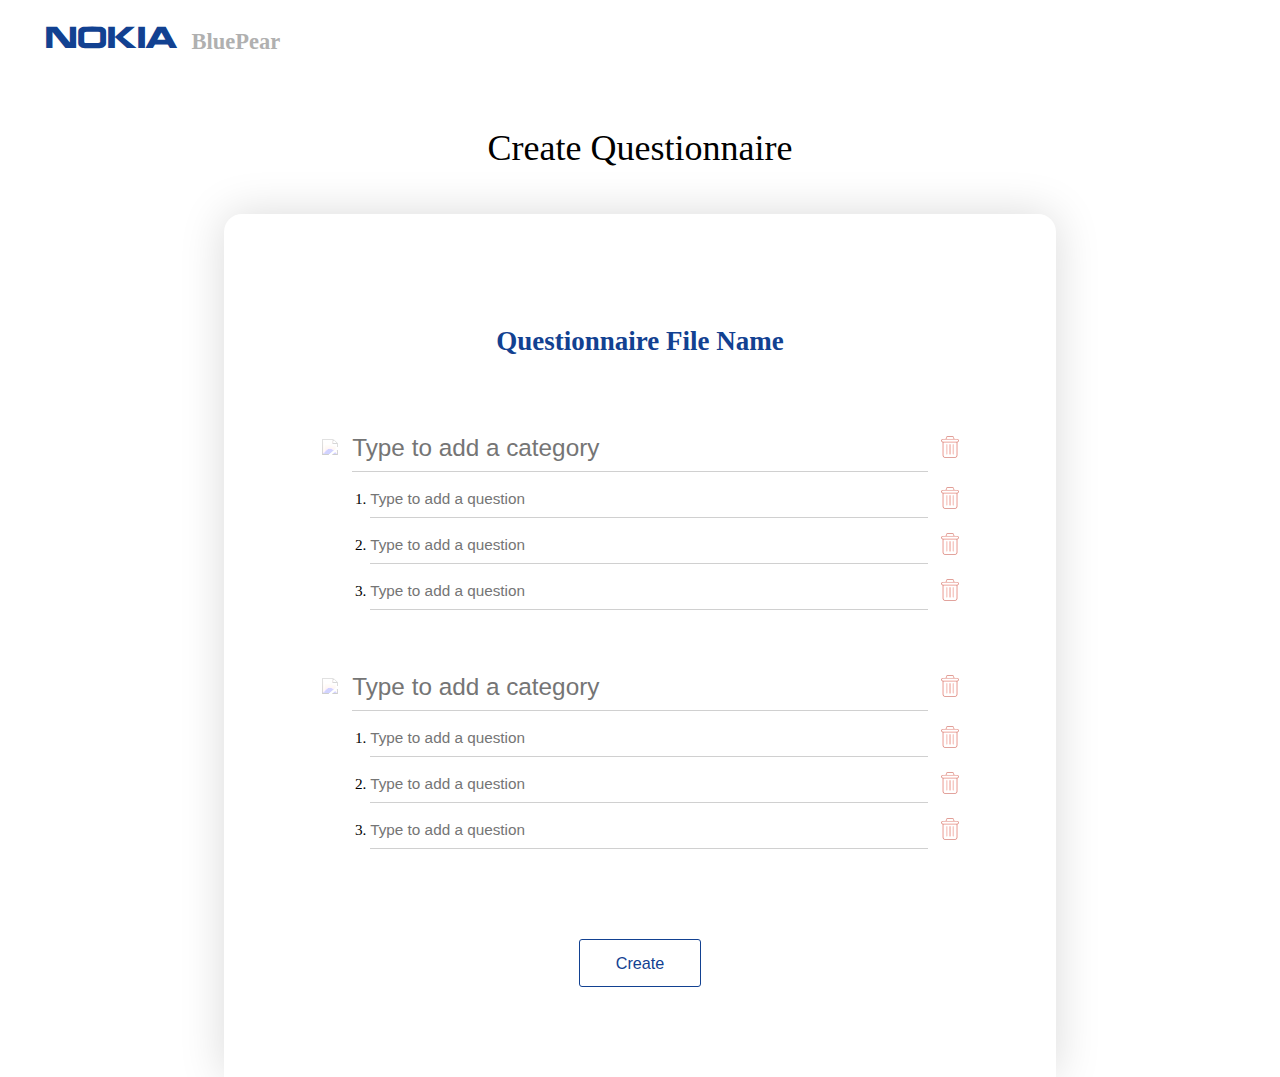
==== BluePear/html/Create.html @ 49eaefaa "finished create questionaire layout" ====
<!DOCTYPE html>
<html>
    <head>
        <link rel="stylesheet" type="text/css" href="../css/create.css">
        <link rel="stylesheet" type="text/css" href="../css/common.css">
        <link rel="stylesheet" type="text/css" href="../css/animations.css">
        <link rel="stylesheet" type="text/css" href="../css/nav.css">
    </head>
    <body>
        <nav>
            <a href="home.html">
                <h1 id="logo">NOKIA</h1>
                <h2 id="sublogo">BluePear</h2><br/>
            </a>
        </nav>
        <div id="content">
            <h1 class="headline">Create Questionnaire</h1>
            <div class="wrapper">
            <div id="titlebar">
                <h2 id="cardTitle">Questionnaire File Name</h2>
            </div>
                <div id="form">
                    <div class="set">
                        <span class="categoryContainer">
                            <label class="expandable"><img src="../images/down-arrow.png"/></label>
                            <input class="category" type="text" placeholder="Type to add a category">
                            <label class="delete"><img src="../images/delete-hover.png"/></label>
                        </span>
                        <span class="questionContainer">
                            <ol class="questionList">
                                <li>
                                    <span>
                                        <input class="question" type="text" placeholder="Type to add a question">
                                        <label class="delete"><img src="../images/delete-hover.png"/></label>
                                    </span>
                                </li>
                                <li>
                                    <span>
                                        <input class="question" type="text" placeholder="Type to add a question">
                                        <label class="delete"><img src="../images/delete-hover.png"/></label>
                                    </span>
                                </li>
                                <li>
                                    <span>
                                        <input class="question" type="text" placeholder="Type to add a question">
                                        <label class="delete"><img src="../images/delete-hover.png"/></label>
                                    </span>
                                </li>
                            </ol>
                        </span>
                    </div>
                    <div class="set">
                        <span class="categoryContainer">
                            <label class="expandable"><img src="../images/down-arrow.png"/></label>
                            <input class="category" type="text" placeholder="Type to add a category">
                            <label class="delete"><img src="../images/delete-hover.png"/></label>
                        </span>
                        <span class="questionContainer">
                            <ol class="questionList">
                                <li>
                                    <span>
                                        <input class="question" type="text" placeholder="Type to add a question">
                                        <label class="delete"><img src="../images/delete-hover.png"/></label>
                                    </span>
                                </li>
                                <li>
                                    <span>
                                        <input class="question" type="text" placeholder="Type to add a question">
                                        <label class="delete"><img src="../images/delete-hover.png"/></label>
                                    </span>
                                </li>
                                <li>
                                    <span>
                                        <input class="question" type="text" placeholder="Type to add a question">
                                        <label class="delete"><img src="../images/delete-hover.png"/></label>
                                    </span>
                                </li>
                            </ol>
                        </span>
                    </div>
                    <input type="submit" value="Create">
                </div>
            </div>
        </div>
    </body>
</html>
---- BluePear/css/create.css ----
body{
}
    
.headline{
    margin:auto;
    color: #000000;
    font-size: 4vh;
}

#content{
    text-align: center;
    width: 65%;
    margin:  5vh auto auto auto;
}

.wrapper{
    margin:  5vh auto auto auto;
    display: inline-block;
    background-color: #ffffff;
    border-radius: 2vh 2vh 0vh 0vh;
    box-shadow: 0vh 0vh 5vh rgb(0,0,0,0.15);
    padding: 10vh 0vh 10vh 0vh;
    opacity: 1;
    width: 100%;
    height: 100%;
}

#titlebar{
    margin: 0vh auto 5vh auto;
    width: 80%;
    height: 5vh;
}

#cardTitle {
    font-size: 3vh;
    text-align: center;
    color: #124191;
}

#form{
    margin: 0 auto;
    text-align: left;
    width: 80%;
    overflow: hidden;
}

.set{
    padding-bottom: 5vh;
}

.set label{
    display: table-cell;
    vertical-align: middle;
    text-align: center;
    padding: 1vh 1vh 0vh 1vh;
    width: 3vh;
    height: 1vh;
    background: none;
    border: none;
    outline: none;
    cursor: pointer;
    filter: brightness(120%);
}

.set label > img{
    width: 2vh;
    height: auto;
    opacity: 0.5;
    transition: 0.3s;
    filter: hue-rotate(140deg);
}

.set label:hover > img{
    opacity: 1;
}

input[type="text"] {
    line-height: 2vh;
    width: 100%;
    padding: 2vh 0vh 1vh 0vh;
    display: block;
    background-color: transparent;
    border: none;
    border-bottom: 0.2vh solid #d0d0d0;
    outline: none;
    transition: 0.3s;
}

input[type="text"]:hover {
    border-bottom: 0.2vh solid #a0a0a0;
}

input[type="text"]:focus {
    border-bottom: 0.2vh solid #124191;
}

.categoryContainer{
    width: 100%;
    display: table;
}

.category{
    font-size: 2.7vh;
    display: table-cell;
    vertical-align: middle;
}

.questionContainer{
    width: 100%;
}

.questionList {
    margin: 0;
    padding: 0vh 0vh 0vh 7vh;
    font-size: 1.7vh;
}

.questionList li span {
    width: 100%;
    display: table;
}

.question {
    display: table-cell;
    font-size: 1.7vh;
}

input[type="submit"]{
    display: block;
    margin: 5vh auto 0vh auto;
    color: #124191;
    text-decoration: none;
    background-color: transparent;
    border: 1.5px solid #124191;
    border-radius: 3px;
    outline: none;
    transition: 0.3s;
    padding: 1.5vh 4vh 1.5vh 4vh;
    font-size: 1.8vh;
    cursor: pointer;
}

input[type="submit"]:hover{
    color: #ffffff;
    background-color: #124191;
}
---- BluePear/css/common.css ----
@font-face{
    font-family: NokiaPureHeadline_UltraLight;
    src: url('../fonts/NokiaPureHeadline_UltraLight.ttf');
}

@font-face{
    font-family: NokiaPureText-Light;
    src: url('../fonts/NokiaPureText-Light.ttf');
}

@font-face{
    font-family: NokiaPureText-Regular;
    src: url('../fonts/NokiaPureText-Regular.ttf');
}

html{
    height: 100%;
}

body{
    margin: 0;
    font-family: NokiaPureText-Light;
    background-repeat: no-repeat;
    background-size: cover;
}

button{
    padding: 1.5vh 4vh 1.5vh 4vh;
    font-family: NokiaPureText-Regular;
    font-size: 1.8vh;
    color: #124191;
    background-color: transparent;
    border: 1.5px solid #124191;
    border-radius: 3px;
    outline: none;
    transition: 0.3s;
}

button:hover{
    color: #ffffff;
    background-color: #124191;
    cursor: pointer;
}

a.button{
    padding: 1.5vh 4vh 1.5vh 4vh;
    font-family: NokiaPureText-Regular;
    font-size: 1.8vh;
    color: #124191;
    text-decoration: none;
    background-color: transparent;
    border: 1.5px solid #124191;
    border-radius: 3px;
    outline: none;
    transition: 0.3s;
    -webkit-user-select: none; /* Safari 3.1+ */
    -moz-user-select: none; /* Firefox 2+ */
    -ms-user-select: none; /* IE 10+ */
    user-select: none; /* Standard syntax */
}

a.button:hover{
    color: #ffffff;
    background-color: #124191;
    cursor: pointer;
}

.headline{
    font-family: NokiaPureHeadline_UltraLight;
    font-weight: 100;
}

.text{
    font-family: NokiaPureText-Light;
    font-weight: 100;
}
---- BluePear/css/animations.css ----
@-webkit-keyframes slideUp {
    0% {
        margin-top: 20vh;
        opacity: 0;
    }
    80% {
        margin-top: -2vh;
    }
    100% {
        margin-top: 0;
        opacity: 1;
    }
}

@keyframes slideUp {
    0% {
        margin-top: 20vh;
        opacity: 0;
    }
    80% {
        margin-top: -2vh;
    }
    100% {
        margin-top: 0;
        opacity: 1;
    }
}

@-webkit-keyframes fadeIn {
    from {
        opacity: 0;
    }
    to {
        opacity: 1;
    }
}

@keyframes fadeIn {
    from {
        opacity: 0;
    }
    to {
        opacity: 1;
    }
}
---- BluePear/css/nav.css ----
@font-face{
    font-family: Nokia;
    src: url('../fonts/NokiaKokia.ttf');
}

@font-face{
    font-family: NokiaPureText-Light;
    src: url('../fonts/NokiaPureText-Light.ttf');
}

nav{
    /*background-image: linear-gradient(175deg, #183693, #183693);*/
    background-color: #ffffff;
    padding: 3vh 5vh 3vh 5vh;
    /*box-shadow: 0vh 1vh 1.5vh rgb(0,0,0, 0.24);*/
}

#logo{
    margin: 0vh;
    color: #124191;
    font-family: Nokia;
    font-weight: 100;
    font-size: 3vh;
    float: left;
}

#sublogo{
    display: inline-block;
    margin: 0.2vh 0vh 0vh 1.5vh;
    color: #b0b0b0;
    font-family: NokiaPureText-Light;
    font-weight: 600;
    font-size: 2.5vh;
}
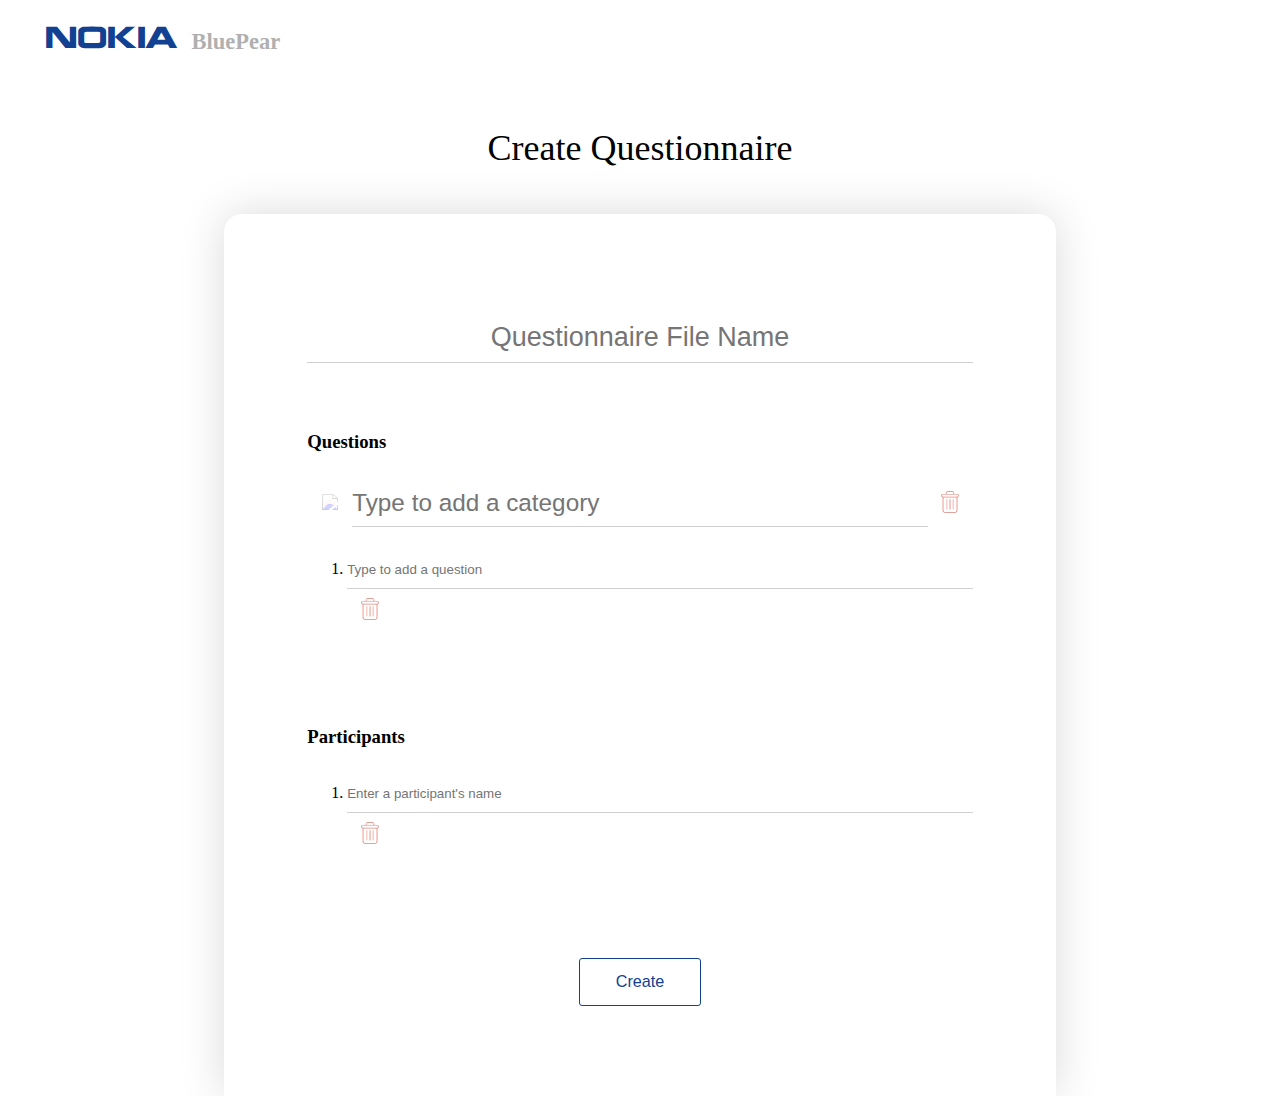
==== commit feacf725: "Merge branch 'master' of https://github.com/LostWell/PeerEvalWeb" ====
--- a/BluePear/html/Create.html
+++ b/BluePear/html/Create.html
@@ -5,10 +5,13 @@
         <link rel="stylesheet" type="text/css" href="../css/common.css">
         <link rel="stylesheet" type="text/css" href="../css/animations.css">
         <link rel="stylesheet" type="text/css" href="../css/nav.css">
+     
+        <script type="text/javascript" src="../scripts/jquery-3.4.1.js"></script>
+        <script type="text/javascript" src="../scripts/peer-eval.js"></script>
     </head>
     <body>
         <nav>
-            <a href="home.html">
+            <a href="manager.html">
                 <h1 id="logo">NOKIA</h1>
                 <h2 id="sublogo">BluePear</h2><br/>
             </a>
@@ -17,66 +20,46 @@
             <h1 class="headline">Create Questionnaire</h1>
             <div class="wrapper">
             <div id="titlebar">
-                <h2 id="cardTitle">Questionnaire File Name</h2>
+                <input id="cardTitle" type="text" placeholder="Questionnaire File Name">
             </div>
                 <div id="form">
+                    <br/>
+                    <h3>Questions</h3>
+                    <div id="categories">
+                        <div class="set">
+                            <span class="categoryContainer">
+                                <label class="expandable"><img src="../images/down-arrow.png"/></label>
+                                <input id="category" class="category" type="text" placeholder="Type to add a category">
+                                <label class="delete"><img src="../images/delete-hover.png"/></label>
+                            </span>
+                            <span class="questionContainer">
+                                <ol class="itemList">
+                                    <div id="category1">
+                                        <li>
+                                            <span class="item">
+                                                <input id="question" type="text" placeholder="Type to add a question">
+                                                <label class="delete"><img src="../images/delete-hover.png"/></label>
+                                            </span>
+                                        </li>
+                                    </div>
+                                </ol>
+                            </span>
+                        </div>
+                    </div>
+                    
                     <div class="set">
-                        <span class="categoryContainer">
-                            <label class="expandable"><img src="../images/down-arrow.png"/></label>
-                            <input class="category" type="text" placeholder="Type to add a category">
-                            <label class="delete"><img src="../images/delete-hover.png"/></label>
-                        </span>
-                        <span class="questionContainer">
-                            <ol class="questionList">
+                        <div id="participantsContainer">
+                            <br/>
+                            <h3>Participants</h3>
+                            <ol class="itemList">
                                 <li>
-                                    <span>
-                                        <input class="question" type="text" placeholder="Type to add a question">
-                                        <label class="delete"><img src="../images/delete-hover.png"/></label>
-                                    </span>
-                                </li>
-                                <li>
-                                    <span>
-                                        <input class="question" type="text" placeholder="Type to add a question">
-                                        <label class="delete"><img src="../images/delete-hover.png"/></label>
-                                    </span>
-                                </li>
-                                <li>
-                                    <span>
-                                        <input class="question" type="text" placeholder="Type to add a question">
+                                    <span class="item">
+                                        <input type="text" placeholder="Enter a participant's name">
                                         <label class="delete"><img src="../images/delete-hover.png"/></label>
                                     </span>
                                 </li>
                             </ol>
-                        </span>
-                    </div>
-                    <div class="set">
-                        <span class="categoryContainer">
-                            <label class="expandable"><img src="../images/down-arrow.png"/></label>
-                            <input class="category" type="text" placeholder="Type to add a category">
-                            <label class="delete"><img src="../images/delete-hover.png"/></label>
-                        </span>
-                        <span class="questionContainer">
-                            <ol class="questionList">
-                                <li>
-                                    <span>
-                                        <input class="question" type="text" placeholder="Type to add a question">
-                                        <label class="delete"><img src="../images/delete-hover.png"/></label>
-                                    </span>
-                                </li>
-                                <li>
-                                    <span>
-                                        <input class="question" type="text" placeholder="Type to add a question">
-                                        <label class="delete"><img src="../images/delete-hover.png"/></label>
-                                    </span>
-                                </li>
-                                <li>
-                                    <span>
-                                        <input class="question" type="text" placeholder="Type to add a question">
-                                        <label class="delete"><img src="../images/delete-hover.png"/></label>
-                                    </span>
-                                </li>
-                            </ol>
-                        </span>
+                        </div>
                     </div>
                     <input type="submit" value="Create">
                 </div>
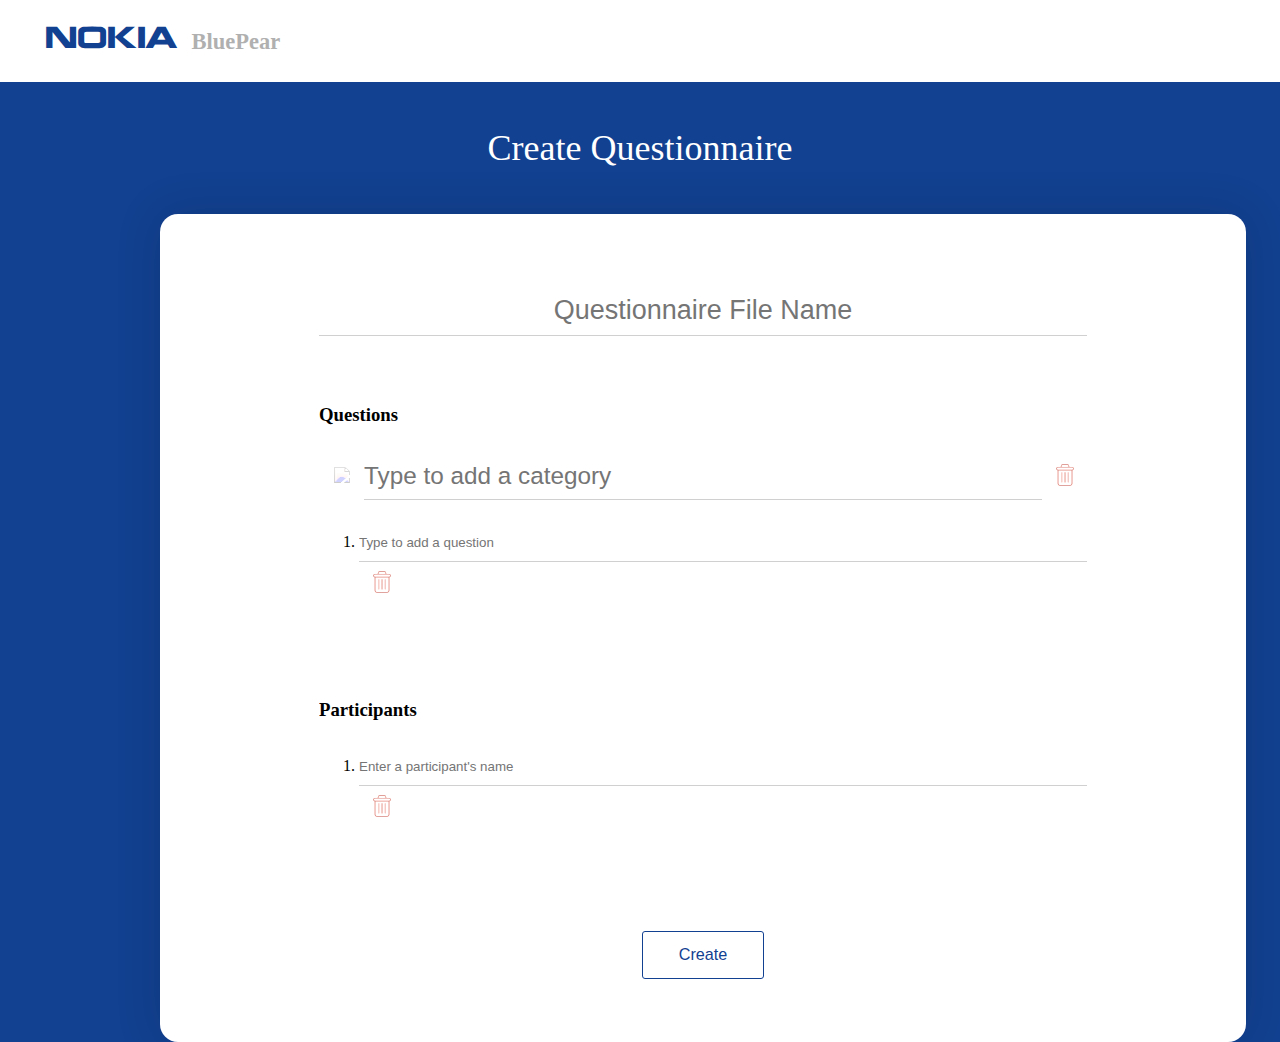
==== commit dd86975f: "fixed deleting of categories in manager's side" ====
--- a/BluePear/html/Create.html
+++ b/BluePear/html/Create.html
@@ -5,9 +5,17 @@
         <link rel="stylesheet" type="text/css" href="../css/common.css">
         <link rel="stylesheet" type="text/css" href="../css/animations.css">
         <link rel="stylesheet" type="text/css" href="../css/nav.css">
-     
+    
+        <meta content="text/html;charset=utf-8" http-equiv="Content-Type">
+        <meta content="utf-8" http-equiv="encoding">
+
+        <script type="text/javascript" src="../scripts/jszip.js"></script>
+        <script type="text/javascript" src="../scripts/FileSaver.js"></script>
+        <script type="text/javascript" src="../scripts/myexcel.js"></script>
+        <script type="text/javascript" src="../scripts/jquery-3.4.1.js"></script> 
         <script type="text/javascript" src="../scripts/jquery-3.4.1.js"></script>
-        <script type="text/javascript" src="../scripts/peer-eval.js"></script>
+        <script type="text/javascript" src="../scripts/event_handler.js"></script>
+        <script type="text/javascript" src="../scripts/functions.js"></script>
     </head>
     <body>
         <nav>
@@ -20,7 +28,7 @@
             <h1 class="headline">Create Questionnaire</h1>
             <div class="wrapper">
             <div id="titlebar">
-                <input id="cardTitle" type="text" placeholder="Questionnaire File Name">
+                <input id="cardTitle" class="questionnaire" type="text" placeholder="Questionnaire File Name">
             </div>
                 <div id="form">
                     <br/>
@@ -29,8 +37,8 @@
                         <div class="set">
                             <span class="categoryContainer">
                                 <label class="expandable"><img src="../images/down-arrow.png"/></label>
-                                <input id="category" class="category" type="text" placeholder="Type to add a category">
-                                <label class="delete"><img src="../images/delete-hover.png"/></label>
+                                <input id="category" class="category" name="category1" type="text" placeholder="Type to add a category">
+                                <label name="category1" class="delete"><img src="../images/delete-hover.png"/></label>
                             </span>
                             <span class="questionContainer">
                                 <ol class="itemList">
@@ -52,16 +60,18 @@
                             <br/>
                             <h3>Participants</h3>
                             <ol class="itemList">
-                                <li>
-                                    <span class="item">
-                                        <input type="text" placeholder="Enter a participant's name">
-                                        <label class="delete"><img src="../images/delete-hover.png"/></label>
-                                    </span>
-                                </li>
+                                <div id="participants">
+                                    <li>
+                                        <span class="item">
+                                            <input id="participant" type="text" placeholder="Enter a participant's name">
+                                            <label class="delete"><img src="../images/delete-hover.png"/></label>
+                                        </span>
+                                    </li>
+                                </div>
                             </ol>
                         </div>
                     </div>
-                    <input type="submit" value="Create">
+                    <input type="submit" value="Create" onclick="create_questions()">
                 </div>
             </div>
         </div>
--- a/BluePear/css/common.css
+++ b/BluePear/css/common.css
@@ -1,6 +1,6 @@
 @font-face{
-    font-family: NokiaPureHeadline_UltraLight;
-    src: url('../fonts/NokiaPureHeadline_UltraLight.ttf');
+    font-family: NokiaPureHeadline_Ultralight;
+    src: url('../fonts/NokiaPureHeadline_Ultralight.ttf');
 }
 
 @font-face{
@@ -22,24 +22,7 @@
     font-family: NokiaPureText-Light;
     background-repeat: no-repeat;
     background-size: cover;
-}
-
-button{
-    padding: 1.5vh 4vh 1.5vh 4vh;
-    font-family: NokiaPureText-Regular;
-    font-size: 1.8vh;
-    color: #124191;
-    background-color: transparent;
-    border: 1.5px solid #124191;
-    border-radius: 3px;
-    outline: none;
-    transition: 0.3s;
-}
-
-button:hover{
-    color: #ffffff;
     background-color: #124191;
-    cursor: pointer;
 }
 
 a.button{
@@ -66,11 +49,186 @@
 }
 
 .headline{
-    font-family: NokiaPureHeadline_UltraLight;
+    font-family: NokiaPureHeadline_Ultralight;
     font-weight: 100;
+    color: #ffffff;
 }
 
 .text{
     font-family: NokiaPureText-Light;
     font-weight: 100;
+}
+
+input[type="submit"]{
+    display: block;
+    margin: 5vh auto 0vh auto;
+    color: #124191;
+    text-decoration: none;
+    background-color: transparent;
+    border: 1.5px solid #124191;
+    border-radius: 3px;
+    outline: none;
+    transition: 0.3s;
+    padding: 1.5vh 4vh 1.5vh 4vh;
+    font-size: 1.8vh;
+    cursor: pointer;
+}
+
+input[type="submit"]:hover{
+    color: #ffffff;
+    background-color: #124191;
+}
+
+/* 
+  ##Device = Desktops
+  ##Screen = 1281px to higher resolution desktops
+*/
+
+@media (min-width: 1281px) {
+    #content{
+        width: 65%;
+    }
+    .wrapper{
+        border-radius: 2vh;
+        padding: 10vh 10vh 10vh 10vh;
+    }
+}
+
+/* 
+  ##Device = Laptops, Desktops
+  ##Screen = B/w 1025px to 1280px
+*/
+
+@media (min-width: 1025px) and (max-width: 1280px) {
+    #content{
+        width: 75%;
+    }
+    .wrapper{
+        border-radius: 2vh;
+        padding: 7vh 7vh 7vh 7vh;
+    }
+}
+
+/* 
+  ##Device = Tablets, Ipads (portrait)
+  ##Screen = B/w 768px to 1024px
+*/
+
+@media (min-width: 768px) and (max-width: 1024px) {
+    #content{
+        width: 100%;
+    }
+    .wrapper{
+        border-radius: 0;
+        padding: 5vh 3vh 5vh 3vh;
+    }
+    textarea{
+        font-size: 1.4vh;
+    }
+    .question, .questionItem{
+        font-size: 2vh;
+    }
+    th, td{
+        font-size: 1.6vh;
+    }
+    .option:first-of-type{
+        border-radius: 0;
+        width: 100%;
+        height: 30vh;
+        padding: 4vh;
+        text-align: center;
+    }
+    .option:last-of-type{
+        border-radius: 0;
+        width: 100%;
+        height: 30vh;
+        padding: 4vh;
+        text-align: center;
+    }
+    .wrapperHome{
+        border-radius: 0vh;
+    }
+    .visual{
+        width: 33%;
+    }
+    #visualContainer{
+        margin: 0vh auto auto auto;
+    }
+}
+
+/* 
+  ##Device = Tablets, Ipads (landscape)
+  ##Screen = B/w 768px to 1024px
+*/
+
+@media (min-width: 768px) and (max-width: 1024px) and (orientation: landscape) {
+    #content{
+        width: 75%;
+    }
+    .wrapper{
+        border-radius: 2vh;
+        padding: 5vh 5vh 5vh 5vh;
+    }
+}
+
+/* 
+  ##Device = Low Resolution Tablets, Mobiles (Landscape)
+  ##Screen = B/w 481px to 767px
+*/
+
+@media (min-width: 481px) and (max-width: 767px) {
+    #content{
+        width: 75%;
+    }
+    .wrapper{
+        border-radius: 2vh;
+        padding: 5vh 5vh 5vh 5vh;
+    }
+}
+
+/* 
+  ##Device = Most of the Smartphones Mobiles (Portrait)
+  ##Screen = B/w 320px to 479px
+*/
+
+@media (min-width: 320px) and (max-width: 480px) {
+    #content{
+        width: 100%;
+    }
+    .wrapper{
+        border-radius: 0;
+        padding: 3vh 3vh 3vh 3vh;
+    }
+    textarea{
+        font-size: 1.4vh;
+    }
+    .question, .questionItem{
+        font-size: 2vh;
+    }
+    th, td{
+        font-size: 1.6vh;
+    }
+    .option:first-of-type{
+        border-radius: 0;
+        width: 100%;
+        height: 30vh;
+        padding: 4vh;
+        text-align: center;
+    }
+    .option:last-of-type{
+        border-radius: none;
+        width: 100%;
+        height: 30vh;
+        padding: 4vh;
+        text-align: center;
+    }
+    .wrapperHome{
+        border-radius: 0vh;
+    }
+    .visual{
+        width: 33%;
+    }
+    #visualContainer{
+        margin: 0vh auto auto auto;
+    }
 }